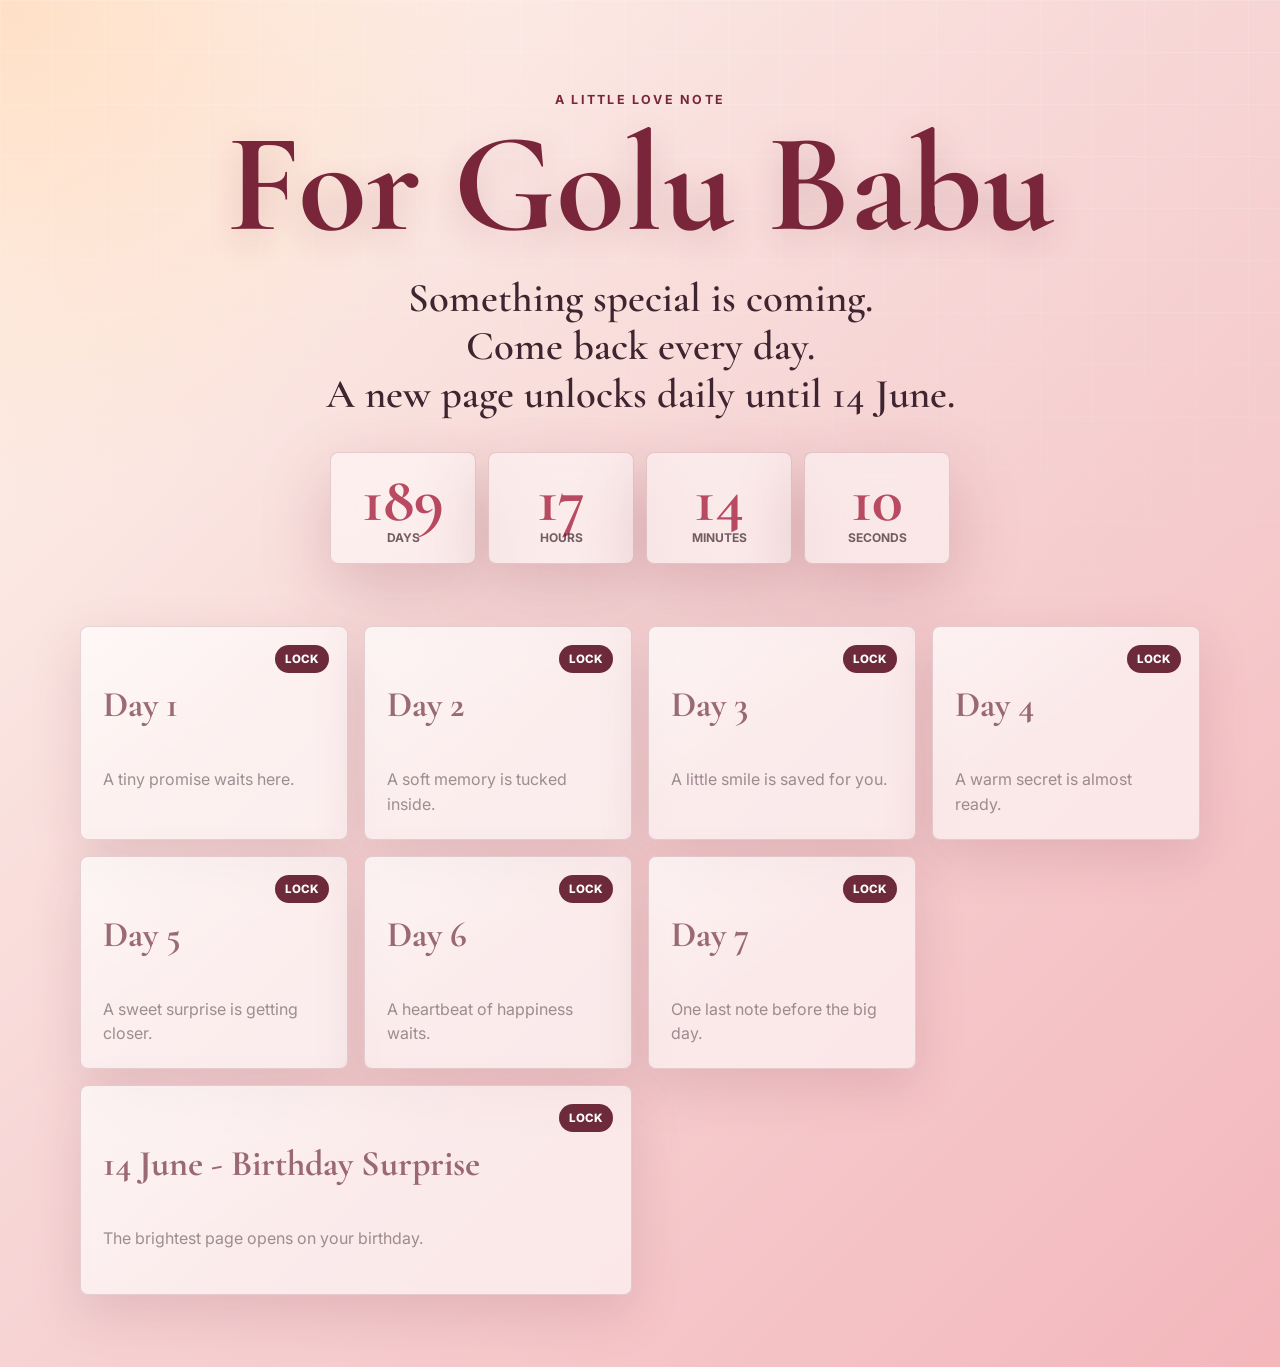
==== index.html @ 5ae3919f "Add files via upload Create romantic birthday countdown website" ====
<!DOCTYPE html>
<html lang="en">
<head>
  <meta charset="UTF-8">
  <meta name="viewport" content="width=device-width, initial-scale=1.0">
  <title>For Golu Babu</title>
  <link rel="preconnect" href="https://fonts.googleapis.com">
  <link rel="preconnect" href="https://fonts.gstatic.com" crossorigin>
  <link href="https://fonts.googleapis.com/css2?family=Cormorant+Garamond:wght@500;600;700&family=Inter:wght@400;500;600&display=swap" rel="stylesheet">
  <link rel="stylesheet" href="style.css">
</head>
<body>
  <div class="hearts" aria-hidden="true"></div>

  <main class="page-shell">
    <section class="hero" aria-labelledby="page-title">
      <p class="eyebrow">A little love note</p>
      <h1 id="page-title">For Golu Babu</h1>
      <p class="message">
        Something special is coming.<br>
        Come back every day.<br>
        A new page unlocks daily until 14 June.
      </p>

      <div class="countdown" aria-label="Birthday countdown">
        <div class="time-card">
          <span id="days">00</span>
          <small>Days</small>
        </div>
        <div class="time-card">
          <span id="hours">00</span>
          <small>Hours</small>
        </div>
        <div class="time-card">
          <span id="minutes">00</span>
          <small>Minutes</small>
        </div>
        <div class="time-card">
          <span id="seconds">00</span>
          <small>Seconds</small>
        </div>
      </div>
    </section>

    <section class="cards-section" aria-label="Daily birthday cards">
      <div class="cards-grid" id="cardsGrid">
        <article class="love-card locked" data-day="1" data-unlock="06-07">
          <span class="lock">Lock</span>
          <h2>Day 1</h2>
          <p>A tiny promise waits here.</p>
        </article>
        <article class="love-card locked" data-day="2" data-unlock="06-08">
          <span class="lock">Lock</span>
          <h2>Day 2</h2>
          <p>A soft memory is tucked inside.</p>
        </article>
        <article class="love-card locked" data-day="3" data-unlock="06-09">
          <span class="lock">Lock</span>
          <h2>Day 3</h2>
          <p>A little smile is saved for you.</p>
        </article>
        <article class="love-card locked" data-day="4" data-unlock="06-10">
          <span class="lock">Lock</span>
          <h2>Day 4</h2>
          <p>A warm secret is almost ready.</p>
        </article>
        <article class="love-card locked" data-day="5" data-unlock="06-11">
          <span class="lock">Lock</span>
          <h2>Day 5</h2>
          <p>A sweet surprise is getting closer.</p>
        </article>
        <article class="love-card locked" data-day="6" data-unlock="06-12">
          <span class="lock">Lock</span>
          <h2>Day 6</h2>
          <p>A heartbeat of happiness waits.</p>
        </article>
        <article class="love-card locked" data-day="7" data-unlock="06-13">
          <span class="lock">Lock</span>
          <h2>Day 7</h2>
          <p>One last note before the big day.</p>
        </article>
        <article class="love-card locked birthday-card" data-day="8" data-unlock="06-14">
          <span class="lock">Lock</span>
          <h2>14 June - Birthday Surprise</h2>
          <p>The brightest page opens on your birthday.</p>
        </article>
      </div>
    </section>
  </main>

  <script src="script.js"></script>
</body>
</html>
---- style.css ----
:root {
  --rose: #b84a62;
  --deep-rose: #7a263a;
  --cream: #fff7ee;
  --blush: #f8d9d7;
  --gold: #d9a957;
  --ink: #3e2530;
  --shadow: 0 24px 70px rgba(122, 38, 58, 0.22);
}

* {
  box-sizing: border-box;
}

body {
  min-height: 100vh;
  margin: 0;
  color: var(--ink);
  font-family: "Inter", system-ui, sans-serif;
  background:
    radial-gradient(circle at top left, rgba(255, 218, 188, 0.8), transparent 32rem),
    linear-gradient(135deg, #fff7ee 0%, #f7d6d6 46%, #f3b7bc 100%);
  overflow-x: hidden;
}

body::before {
  position: fixed;
  inset: 0;
  content: "";
  pointer-events: none;
  background-image:
    linear-gradient(rgba(255, 255, 255, 0.22) 1px, transparent 1px),
    linear-gradient(90deg, rgba(255, 255, 255, 0.18) 1px, transparent 1px);
  background-size: 52px 52px;
  mask-image: linear-gradient(to bottom, rgba(0, 0, 0, 0.7), transparent 80%);
}

.page-shell {
  position: relative;
  width: min(1120px, calc(100% - 32px));
  margin: 0 auto;
  padding: 56px 0 72px;
}

.hero {
  min-height: 52vh;
  display: grid;
  align-content: center;
  justify-items: center;
  text-align: center;
  padding: 36px 0 44px;
}

.eyebrow {
  margin: 0 0 14px;
  color: var(--deep-rose);
  font-size: 0.78rem;
  font-weight: 700;
  letter-spacing: 0.18em;
  text-transform: uppercase;
}

h1 {
  margin: 0;
  font-family: "Cormorant Garamond", Georgia, serif;
  font-size: clamp(4.2rem, 11vw, 9.5rem);
  line-height: 0.9;
  color: var(--deep-rose);
  text-shadow: 0 10px 34px rgba(122, 38, 58, 0.2);
}

.message {
  max-width: 680px;
  margin: 26px auto 34px;
  font-family: "Cormorant Garamond", Georgia, serif;
  font-size: clamp(1.55rem, 4vw, 2.55rem);
  font-weight: 600;
  line-height: 1.18;
}

.countdown {
  display: grid;
  grid-template-columns: repeat(4, minmax(84px, 1fr));
  gap: 12px;
  width: min(620px, 100%);
}

.time-card {
  min-height: 112px;
  display: grid;
  place-items: center;
  padding: 18px 12px;
  border: 1px solid rgba(122, 38, 58, 0.18);
  border-radius: 8px;
  background: rgba(255, 255, 255, 0.48);
  box-shadow: var(--shadow);
  backdrop-filter: blur(18px);
}

.time-card span {
  display: block;
  font-family: "Cormorant Garamond", Georgia, serif;
  font-size: clamp(2.4rem, 8vw, 4rem);
  font-weight: 700;
  line-height: 0.9;
  color: var(--rose);
}

.time-card small {
  color: rgba(62, 37, 48, 0.72);
  font-size: 0.75rem;
  font-weight: 700;
  text-transform: uppercase;
}

.cards-section {
  padding-top: 18px;
}

.cards-grid {
  display: grid;
  grid-template-columns: repeat(4, minmax(0, 1fr));
  gap: 16px;
}

.love-card {
  position: relative;
  min-height: 210px;
  padding: 22px;
  border: 1px solid rgba(122, 38, 58, 0.16);
  border-radius: 8px;
  background: rgba(255, 255, 255, 0.58);
  box-shadow: 0 18px 52px rgba(122, 38, 58, 0.14);
  overflow: hidden;
  transition: transform 220ms ease, border-color 220ms ease, background 220ms ease;
}

.love-card::before {
  position: absolute;
  inset: 0;
  content: "";
  background: linear-gradient(145deg, rgba(255, 255, 255, 0.34), transparent 48%);
  pointer-events: none;
}

.love-card:hover {
  transform: translateY(-4px);
  border-color: rgba(184, 74, 98, 0.42);
}

.love-card h2 {
  position: relative;
  min-height: 66px;
  margin: 38px 0 14px;
  font-family: "Cormorant Garamond", Georgia, serif;
  font-size: clamp(1.7rem, 3vw, 2.25rem);
  line-height: 1;
  color: var(--deep-rose);
}

.love-card p {
  position: relative;
  margin: 0;
  color: rgba(62, 37, 48, 0.72);
  line-height: 1.55;
}

.lock {
  position: absolute;
  top: 18px;
  right: 18px;
  z-index: 1;
  display: inline-grid;
  place-items: center;
  min-width: 54px;
  height: 28px;
  border-radius: 999px;
  color: #ffffff;
  background: var(--deep-rose);
  font-size: 0.72rem;
  font-weight: 800;
  text-transform: uppercase;
}

.locked {
  filter: saturate(0.78);
}

.locked h2,
.locked p {
  opacity: 0.68;
}

.unlocked {
  background: rgba(255, 251, 244, 0.82);
  border-color: rgba(217, 169, 87, 0.48);
}

.unlocked .lock {
  background: var(--gold);
}

.birthday-card {
  grid-column: span 2;
}

.hearts {
  position: fixed;
  inset: 0;
  pointer-events: none;
  overflow: hidden;
  z-index: 0;
}

.heart {
  position: absolute;
  bottom: -40px;
  width: 18px;
  height: 18px;
  opacity: 0;
  transform: rotate(45deg);
  animation: float-heart linear forwards;
  background: rgba(184, 74, 98, 0.42);
}

.heart::before,
.heart::after {
  position: absolute;
  width: 18px;
  height: 18px;
  border-radius: 50%;
  content: "";
  background: inherit;
}

.heart::before {
  left: -9px;
}

.heart::after {
  top: -9px;
}

@keyframes float-heart {
  0% {
    opacity: 0;
    transform: translateY(0) rotate(45deg) scale(0.7);
  }
  12%,
  82% {
    opacity: 1;
  }
  100% {
    opacity: 0;
    transform: translateY(-110vh) rotate(45deg) scale(1.35);
  }
}

@media (max-width: 860px) {
  .cards-grid {
    grid-template-columns: repeat(2, minmax(0, 1fr));
  }

  .birthday-card {
    grid-column: span 2;
  }
}

@media (max-width: 560px) {
  .page-shell {
    width: min(100% - 22px, 1120px);
    padding: 34px 0 48px;
  }

  .hero {
    min-height: auto;
    padding: 28px 0 34px;
  }

  .countdown {
    grid-template-columns: repeat(2, minmax(0, 1fr));
  }

  .time-card {
    min-height: 96px;
  }

  .cards-grid {
    grid-template-columns: 1fr;
  }

  .birthday-card {
    grid-column: span 1;
  }

  .love-card {
    min-height: 184px;
  }
}
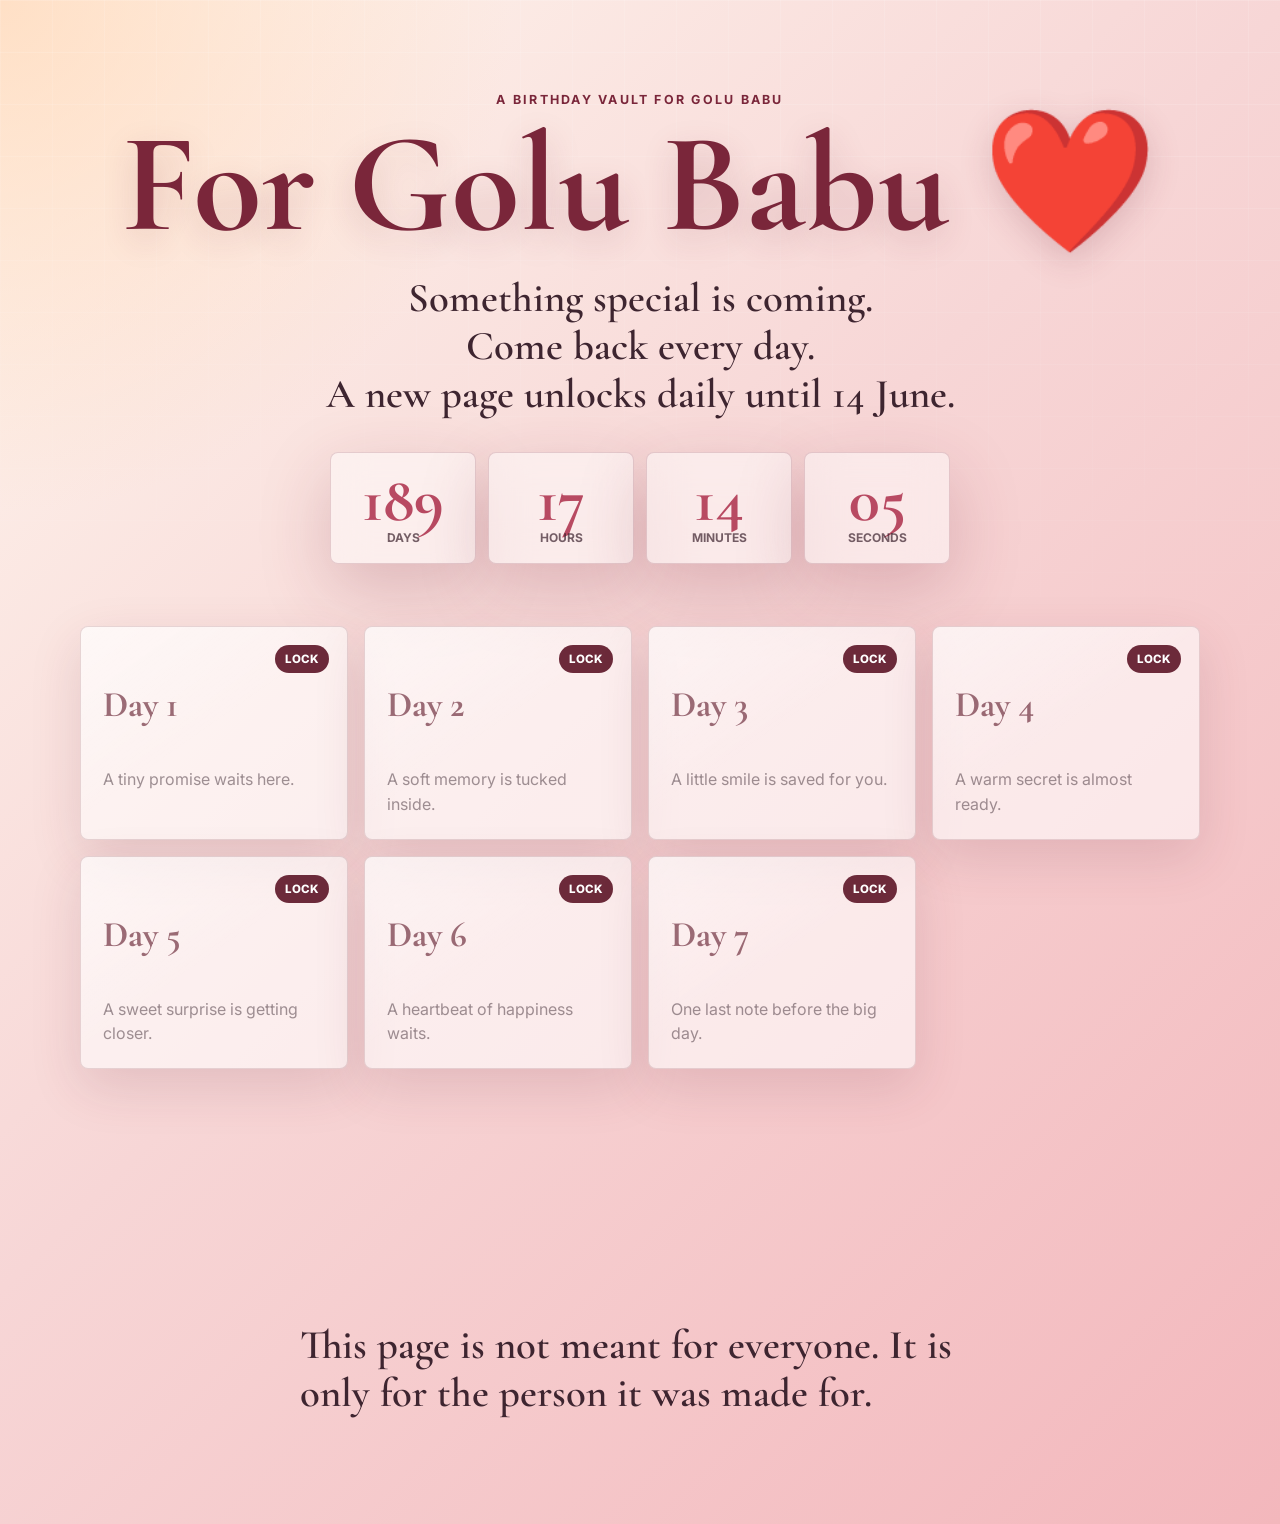
==== commit bfa05b53: "Update birthday vault teaser" ====
--- a/index.html
+++ b/index.html
@@ -14,8 +14,8 @@
 
   <main class="page-shell">
     <section class="hero" aria-labelledby="page-title">
-      <p class="eyebrow">A little love note</p>
-      <h1 id="page-title">For Golu Babu</h1>
+      <p class="eyebrow">A Birthday Vault for Golu Babu</p>
+      <h1 id="page-title">For Golu Babu &#10084;&#65039;</h1>
       <p class="message">
         Something special is coming.<br>
         Come back every day.<br>
@@ -86,6 +86,8 @@
         </article>
       </div>
     </section>
+
+    <p class="message">This page is not meant for everyone. It is only for the person it was made for.</p>
   </main>
 
   <script src="script.js"></script>
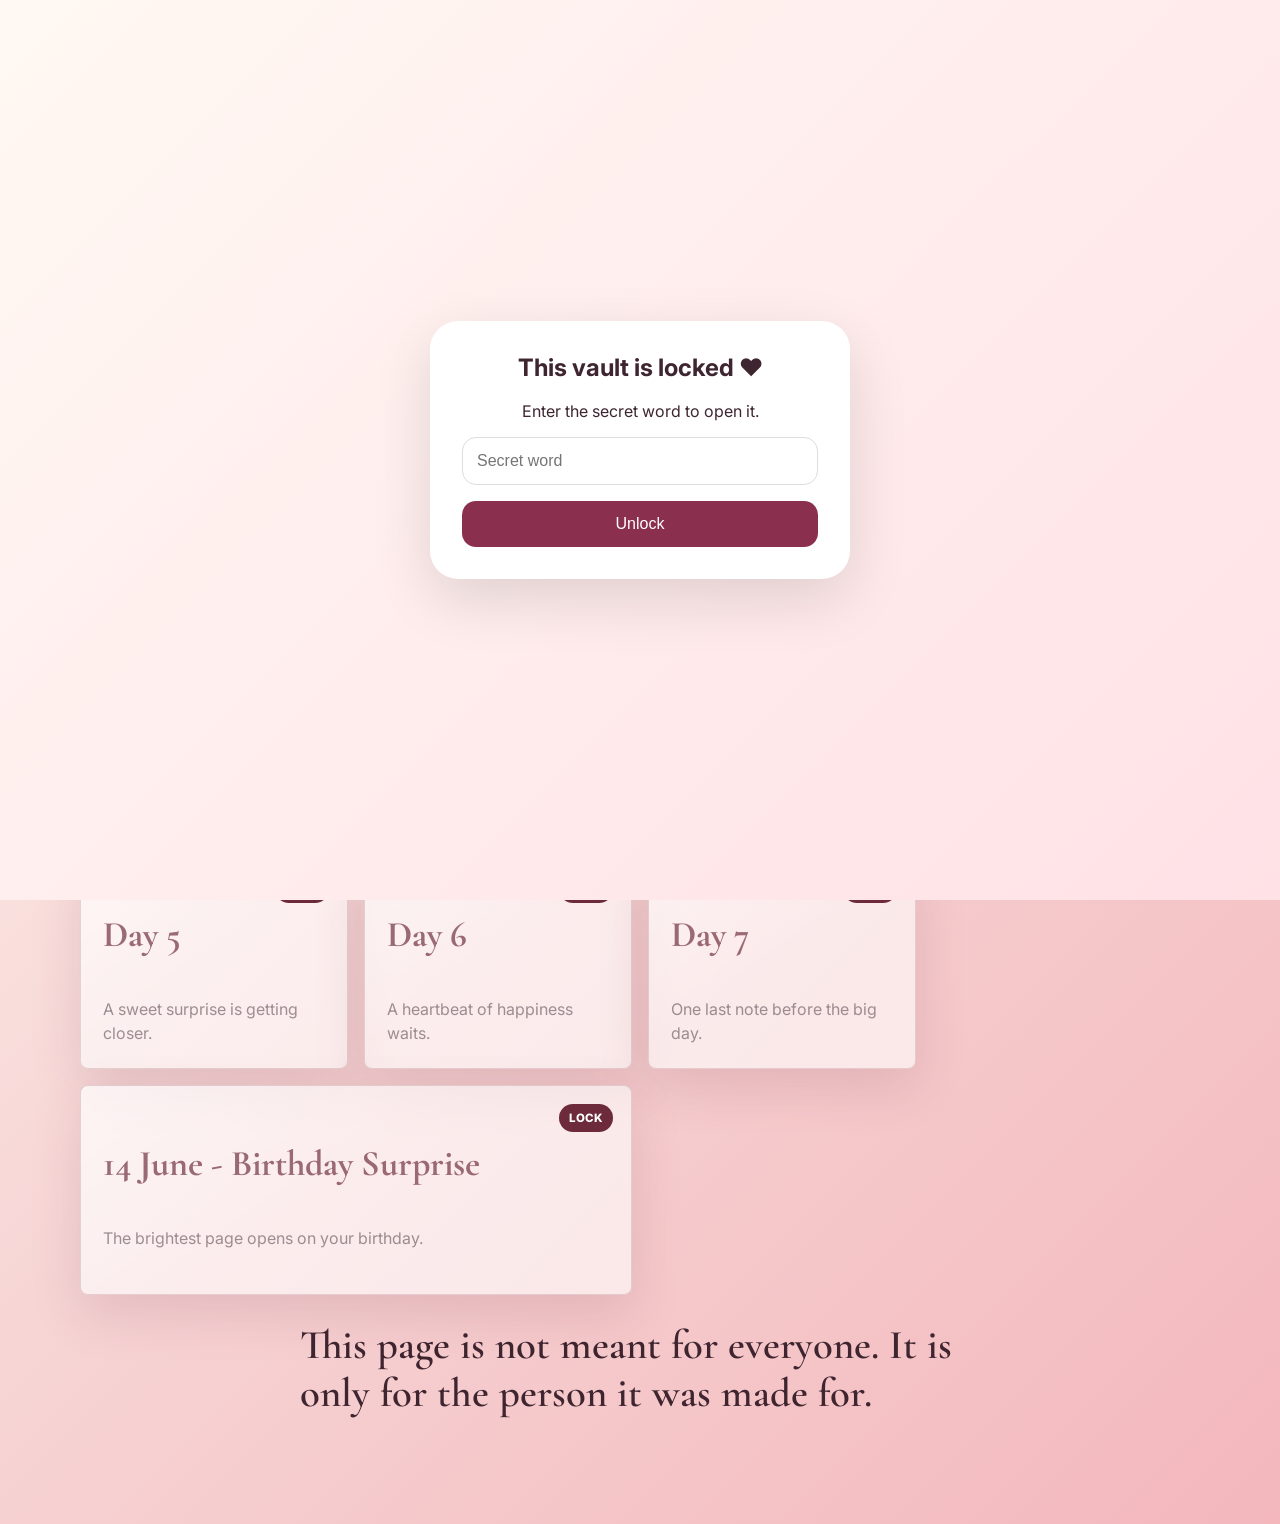
==== commit 8cda1cbd: "Update index.html" ====
--- a/index.html
+++ b/index.html
@@ -10,7 +10,34 @@
   <link rel="stylesheet" href="style.css">
 </head>
 <body>
-  <div class="hearts" aria-hidden="true"></div>
+
+<div id="lockScreen" style="position:fixed; inset:0; background:linear-gradient(135deg,#fff8f3,#ffe1e6); z-index:9999; display:flex; align-items:center; justify-content:center; padding:24px;">
+  <div style="max-width:420px; width:100%; background:white; border-radius:28px; padding:32px; text-align:center; box-shadow:0 20px 60px rgba(0,0,0,.12);">
+    <h2 style="margin-top:0;">This vault is locked ❤️</h2>
+    <p>Enter the secret word to open it.</p>
+    <input id="passwordInput" type="password" placeholder="Secret word" style="width:100%; padding:14px; border-radius:14px; border:1px solid #ddd; font-size:16px;">
+    <button onclick="unlockVault()" style="margin-top:16px; width:100%; padding:14px; border:0; border-radius:14px; background:#8b2f4f; color:white; font-size:16px; cursor:pointer;">Unlock</button>
+    <p id="errorMsg" style="color:#8b2f4f; display:none;">This birthday vault is locked ❤️</p>
+  </div>
+</div>
+
+<script>
+function unlockVault() {
+  const password = document.getElementById("passwordInput").value.trim().toLowerCase();
+  if (password === "golu") {
+    document.getElementById("lockScreen").style.display = "none";
+    localStorage.setItem("vaultUnlocked", "yes");
+  } else {
+    document.getElementById("errorMsg").style.display = "block";
+  }
+}
+
+if (localStorage.getItem("vaultUnlocked") === "yes") {
+  window.addEventListener("DOMContentLoaded", function () {
+    document.getElementById("lockScreen").style.display = "none";
+  });
+}
+</script>  <div class="hearts" aria-hidden="true"></div>
 
   <main class="page-shell">
     <section class="hero" aria-labelledby="page-title">
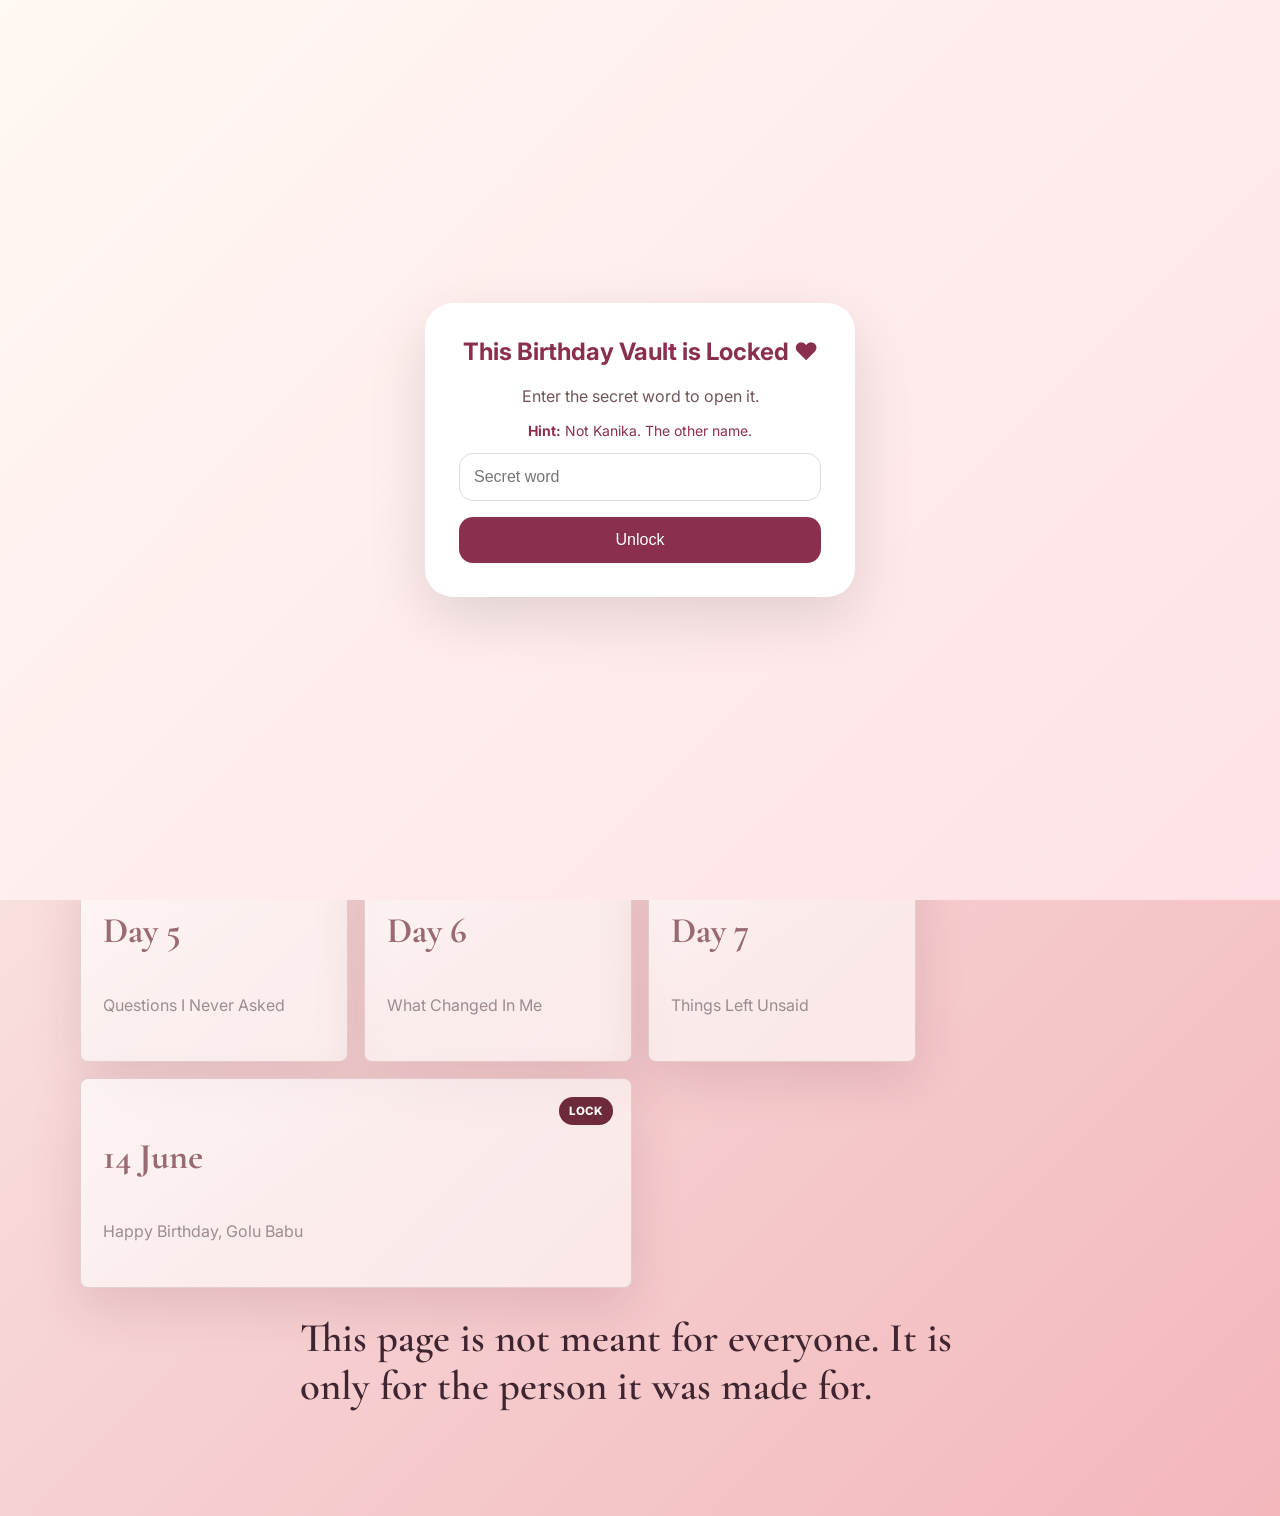
==== commit 5593413f: "Add welcome photo after vault unlock" ====
--- a/index.html
+++ b/index.html
@@ -1,48 +1,93 @@
 <!DOCTYPE html>
 <html lang="en">
 <head>
-  <meta charset="UTF-8">
-  <meta name="viewport" content="width=device-width, initial-scale=1.0">
-  <title>For Golu Babu</title>
+  <meta charset="UTF-8" />
+  <meta name="viewport" content="width=device-width, initial-scale=1.0" />
+  <title>For Golu Babu ❤️</title>
+
   <link rel="preconnect" href="https://fonts.googleapis.com">
   <link rel="preconnect" href="https://fonts.gstatic.com" crossorigin>
   <link href="https://fonts.googleapis.com/css2?family=Cormorant+Garamond:wght@500;600;700&family=Inter:wght@400;500;600&display=swap" rel="stylesheet">
+
   <link rel="stylesheet" href="style.css">
 </head>
+
 <body>
 
-<div id="lockScreen" style="position:fixed; inset:0; background:linear-gradient(135deg,#fff8f3,#ffe1e6); z-index:9999; display:flex; align-items:center; justify-content:center; padding:24px;">
-  <div style="max-width:420px; width:100%; background:white; border-radius:28px; padding:32px; text-align:center; box-shadow:0 20px 60px rgba(0,0,0,.12);">
-    <h2 style="margin-top:0;">This vault is locked ❤️</h2>
-    <p>Enter the secret word to open it.</p>
-    <input id="passwordInput" type="password" placeholder="Secret word" style="width:100%; padding:14px; border-radius:14px; border:1px solid #ddd; font-size:16px;">
-    <button onclick="unlockVault()" style="margin-top:16px; width:100%; padding:14px; border:0; border-radius:14px; background:#8b2f4f; color:white; font-size:16px; cursor:pointer;">Unlock</button>
-    <p id="errorMsg" style="color:#8b2f4f; display:none;">This birthday vault is locked ❤️</p>
+  <div id="lockScreen" style="position:fixed; inset:0; background:linear-gradient(135deg,#fff8f3,#ffe1e6); z-index:9999; display:flex; align-items:center; justify-content:center; padding:24px;">
+    <div style="max-width:430px; width:100%; background:white; border-radius:28px; padding:34px; text-align:center; box-shadow:0 20px 60px rgba(0,0,0,.12);">
+      <h2 style="margin-top:0; color:#8b2f4f;">This Birthday Vault is Locked ❤️</h2>
+      <p style="color:#6f5656;">Enter the secret word to open it.</p>
+      <p style="font-size:14px; color:#8b2f4f;"><b>Hint:</b> Not Kanika. The other name.</p>
+
+      <input id="passwordInput" type="password" placeholder="Secret word" style="width:100%; padding:14px; border-radius:14px; border:1px solid #ddd; font-size:16px;">
+
+      <button onclick="unlockVault()" style="margin-top:16px; width:100%; padding:14px; border:0; border-radius:14px; background:#8b2f4f; color:white; font-size:16px; cursor:pointer;">
+        Unlock
+      </button>
+
+      <p id="errorMsg" style="color:#8b2f4f; display:none;">Wrong word, Babbu. Try again ❤️</p>
+    </div>
   </div>
-</div>
 
-<script>
-function unlockVault() {
-  const password = document.getElementById("passwordInput").value.trim().toLowerCase();
-  if (password === "golu") {
-    document.getElementById("lockScreen").style.display = "none";
-    localStorage.setItem("vaultUnlocked", "yes");
-  } else {
-    document.getElementById("errorMsg").style.display = "block";
-  }
-}
+  <div id="welcomePhoto" style="display:none; text-align:center; padding:32px 20px 10px;">
+    <img
+      src="WhatsApp%20Image%202026-06-06%20at%201.58.01%20PM.jpeg"
+      alt="Golu Babu"
+      style="max-width:360px; width:90%; border-radius:30px; box-shadow:0 22px 65px rgba(0,0,0,.18);"
+    >
 
-if (localStorage.getItem("vaultUnlocked") === "yes") {
-  window.addEventListener("DOMContentLoaded", function () {
-    document.getElementById("lockScreen").style.display = "none";
-  });
-}
-</script>  <div class="hearts" aria-hidden="true"></div>
+    <h2 style="font-family:Georgia,serif; color:#8b2f4f; margin-top:20px; margin-bottom:8px;">
+      Welcome, Golu Babu ❤️
+    </h2>
+
+    <p style="font-family:Georgia,serif; color:#6f5656;">
+      One page. One day. One story at a time.
+    </p>
+  </div>
+
+  <script>
+    function openVault() {
+      document.getElementById("lockScreen").style.display = "none";
+      document.getElementById("welcomePhoto").style.display = "block";
+    }
+
+    function unlockVault() {
+      const password = document.getElementById("passwordInput").value.trim().toLowerCase();
+
+      if (password === "golu" || password === "golubabu" || password === "golu babu") {
+        openVault();
+        localStorage.setItem("vaultUnlocked", "yes");
+      } else {
+        document.getElementById("errorMsg").style.display = "block";
+      }
+    }
+
+    window.addEventListener("DOMContentLoaded", function () {
+      if (localStorage.getItem("vaultUnlocked") === "yes") {
+        openVault();
+      }
+
+      const input = document.getElementById("passwordInput");
+      if (input) {
+        input.addEventListener("keypress", function(event) {
+          if (event.key === "Enter") {
+            unlockVault();
+          }
+        });
+      }
+    });
+  </script>
+
+  <div class="hearts" aria-hidden="true"></div>
 
   <main class="page-shell">
+
     <section class="hero" aria-labelledby="page-title">
       <p class="eyebrow">A Birthday Vault for Golu Babu</p>
-      <h1 id="page-title">For Golu Babu &#10084;&#65039;</h1>
+
+      <h1 id="page-title">For Golu Babu ❤️</h1>
+
       <p class="message">
         Something special is coming.<br>
         Come back every day.<br>
@@ -54,14 +99,17 @@
           <span id="days">00</span>
           <small>Days</small>
         </div>
+
         <div class="time-card">
           <span id="hours">00</span>
           <small>Hours</small>
         </div>
+
         <div class="time-card">
           <span id="minutes">00</span>
           <small>Minutes</small>
         </div>
+
         <div class="time-card">
           <span id="seconds">00</span>
           <small>Seconds</small>
@@ -71,52 +119,65 @@
 
     <section class="cards-section" aria-label="Daily birthday cards">
       <div class="cards-grid" id="cardsGrid">
+
         <article class="love-card locked" data-day="1" data-unlock="06-07">
-          <span class="lock">Lock</span>
+          <span class="lock">🔒</span>
           <h2>Day 1</h2>
-          <p>A tiny promise waits here.</p>
+          <p>Before We Begin</p>
         </article>
+
         <article class="love-card locked" data-day="2" data-unlock="06-08">
-          <span class="lock">Lock</span>
+          <span class="lock">🔒</span>
           <h2>Day 2</h2>
-          <p>A soft memory is tucked inside.</p>
+          <p>The Version Everyone Sees</p>
         </article>
+
         <article class="love-card locked" data-day="3" data-unlock="06-09">
-          <span class="lock">Lock</span>
+          <span class="lock">🔒</span>
           <h2>Day 3</h2>
-          <p>A little smile is saved for you.</p>
+          <p>The Version I See</p>
         </article>
+
         <article class="love-card locked" data-day="4" data-unlock="06-10">
-          <span class="lock">Lock</span>
+          <span class="lock">🔒</span>
           <h2>Day 4</h2>
-          <p>A warm secret is almost ready.</p>
+          <p>The Little Things</p>
         </article>
+
         <article class="love-card locked" data-day="5" data-unlock="06-11">
-          <span class="lock">Lock</span>
+          <span class="lock">🔒</span>
           <h2>Day 5</h2>
-          <p>A sweet surprise is getting closer.</p>
+          <p>Questions I Never Asked</p>
         </article>
+
         <article class="love-card locked" data-day="6" data-unlock="06-12">
-          <span class="lock">Lock</span>
+          <span class="lock">🔒</span>
           <h2>Day 6</h2>
-          <p>A heartbeat of happiness waits.</p>
+          <p>What Changed In Me</p>
         </article>
+
         <article class="love-card locked" data-day="7" data-unlock="06-13">
-          <span class="lock">Lock</span>
+          <span class="lock">🔒</span>
           <h2>Day 7</h2>
-          <p>One last note before the big day.</p>
+          <p>Things Left Unsaid</p>
         </article>
+
         <article class="love-card locked birthday-card" data-day="8" data-unlock="06-14">
-          <span class="lock">Lock</span>
-          <h2>14 June - Birthday Surprise</h2>
-          <p>The brightest page opens on your birthday.</p>
+          <span class="lock">🔒</span>
+          <h2>14 June</h2>
+          <p>Happy Birthday, Golu Babu</p>
         </article>
+
       </div>
     </section>
 
-    <p class="message">This page is not meant for everyone. It is only for the person it was made for.</p>
+    <p class="message">
+      This page is not meant for everyone. It is only for the person it was made for.
+    </p>
+
   </main>
 
   <script src="script.js"></script>
+
 </body>
 </html>
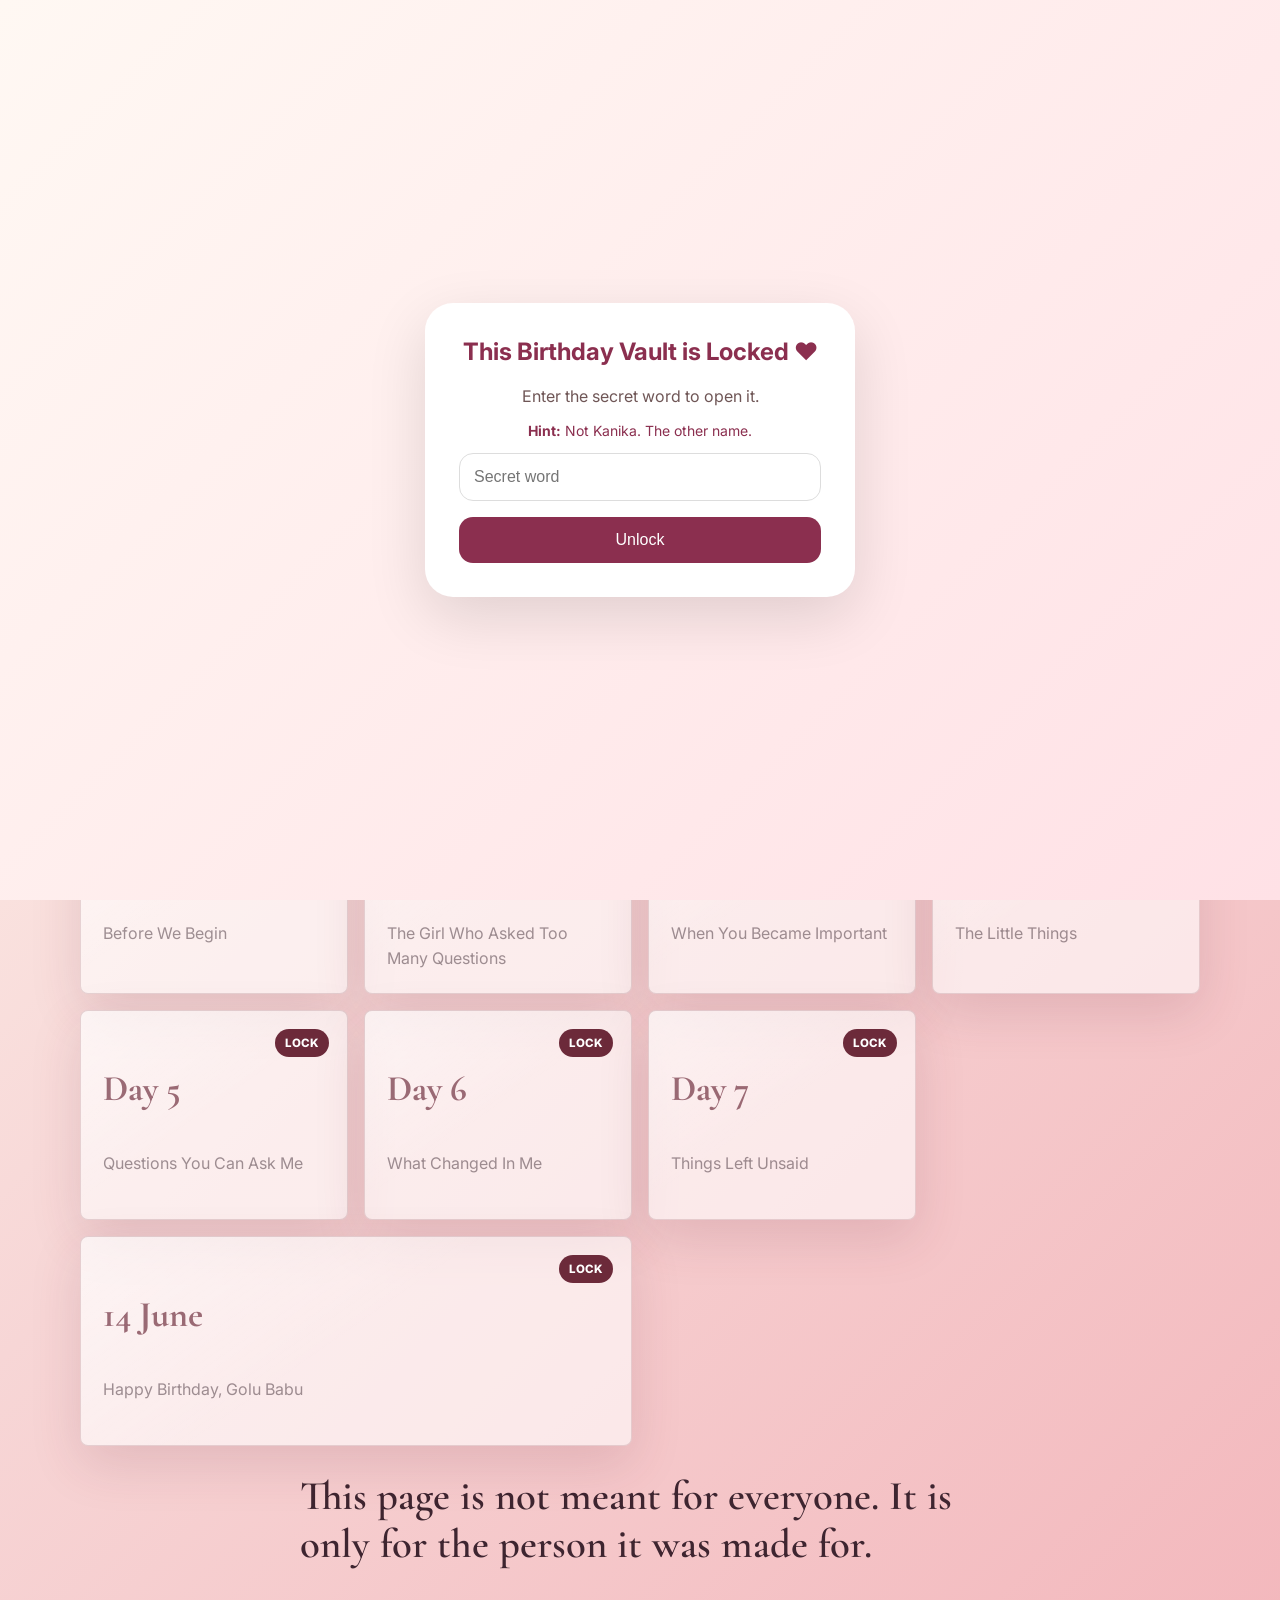
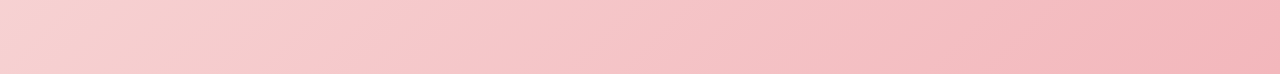
==== commit db78e86e: "Link cards and remove redirect form from homepage" ====
--- a/index.html
+++ b/index.html
@@ -10,6 +10,20 @@
   <link href="https://fonts.googleapis.com/css2?family=Cormorant+Garamond:wght@500;600;700&family=Inter:wght@400;500;600&display=swap" rel="stylesheet">
 
   <link rel="stylesheet" href="style.css">
+  <style>
+    .love-card { cursor: pointer; }
+    .home-note {
+      max-width: 760px;
+      margin: 22px auto 34px;
+      padding: 22px;
+      border-radius: 22px;
+      background: rgba(255,255,255,.64);
+      box-shadow: 0 18px 52px rgba(122, 38, 58, 0.12);
+      text-align: center;
+      line-height: 1.7;
+      color: #4a3238;
+    }
+  </style>
 </head>
 
 <body>
@@ -19,31 +33,16 @@
       <h2 style="margin-top:0; color:#8b2f4f;">This Birthday Vault is Locked ❤️</h2>
       <p style="color:#6f5656;">Enter the secret word to open it.</p>
       <p style="font-size:14px; color:#8b2f4f;"><b>Hint:</b> Not Kanika. The other name.</p>
-
       <input id="passwordInput" type="password" placeholder="Secret word" style="width:100%; padding:14px; border-radius:14px; border:1px solid #ddd; font-size:16px;">
-
-      <button onclick="unlockVault()" style="margin-top:16px; width:100%; padding:14px; border:0; border-radius:14px; background:#8b2f4f; color:white; font-size:16px; cursor:pointer;">
-        Unlock
-      </button>
-
+      <button onclick="unlockVault()" style="margin-top:16px; width:100%; padding:14px; border:0; border-radius:14px; background:#8b2f4f; color:white; font-size:16px; cursor:pointer;">Unlock</button>
       <p id="errorMsg" style="color:#8b2f4f; display:none;">Wrong word, Babbu. Try again ❤️</p>
     </div>
   </div>
 
   <div id="welcomePhoto" style="display:none; text-align:center; padding:32px 20px 10px;">
-    <img
-      src="WhatsApp%20Image%202026-06-06%20at%201.58.01%20PM.jpeg"
-      alt="Golu Babu"
-      style="max-width:360px; width:90%; border-radius:30px; box-shadow:0 22px 65px rgba(0,0,0,.18);"
-    >
-
-    <h2 style="font-family:Georgia,serif; color:#8b2f4f; margin-top:20px; margin-bottom:8px;">
-      Welcome, Golu Babu ❤️
-    </h2>
-
-    <p style="font-family:Georgia,serif; color:#6f5656;">
-      One page. One day. One story at a time.
-    </p>
+    <img src="WhatsApp%20Image%202026-06-06%20at%201.58.01%20PM.jpeg" alt="Golu Babu" style="max-width:360px; width:90%; border-radius:30px; box-shadow:0 22px 65px rgba(0,0,0,.18);">
+    <h2 style="font-family:Georgia,serif; color:#8b2f4f; margin-top:20px; margin-bottom:8px;">Welcome, Golu Babu ❤️</h2>
+    <p style="font-family:Georgia,serif; color:#6f5656;">One page. One day. One story at a time.</p>
   </div>
 
   <script>
@@ -51,133 +50,51 @@
       document.getElementById("lockScreen").style.display = "none";
       document.getElementById("welcomePhoto").style.display = "block";
     }
-
     function unlockVault() {
       const password = document.getElementById("passwordInput").value.trim().toLowerCase();
-
-      if (password === "golu" || password === "golubabu" || password === "golu babu") {
-        openVault();
-        localStorage.setItem("vaultUnlocked", "yes");
-      } else {
-        document.getElementById("errorMsg").style.display = "block";
-      }
+      if (password === "golu" || password === "golubabu" || password === "golu babu") openVault();
+      else document.getElementById("errorMsg").style.display = "block";
     }
-
     window.addEventListener("DOMContentLoaded", function () {
-      if (localStorage.getItem("vaultUnlocked") === "yes") {
-        openVault();
-      }
-
       const input = document.getElementById("passwordInput");
-      if (input) {
-        input.addEventListener("keypress", function(event) {
-          if (event.key === "Enter") {
-            unlockVault();
-          }
-        });
-      }
+      if (input) input.addEventListener("keypress", e => { if (e.key === "Enter") unlockVault(); });
     });
   </script>
 
   <div class="hearts" aria-hidden="true"></div>
 
   <main class="page-shell">
-
     <section class="hero" aria-labelledby="page-title">
       <p class="eyebrow">A Birthday Vault for Golu Babu</p>
+      <h1 id="page-title">For Golu Babu ❤️</h1>
+      <p class="message">Something special is coming.<br>Come back every day.<br>A new page unlocks daily until 14 June.</p>
+      <div class="countdown" aria-label="Birthday countdown">
+        <div class="time-card"><span id="days">00</span><small>Days</small></div>
+        <div class="time-card"><span id="hours">00</span><small>Hours</small></div>
+        <div class="time-card"><span id="minutes">00</span><small>Minutes</small></div>
+        <div class="time-card"><span id="seconds">00</span><small>Seconds</small></div>
+      </div>
+    </section>
 
-      <h1 id="page-title">For Golu Babu ❤️</h1>
-
-      <p class="message">
-        Something special is coming.<br>
-        Come back every day.<br>
-        A new page unlocks daily until 14 June.
-      </p>
-
-      <div class="countdown" aria-label="Birthday countdown">
-        <div class="time-card">
-          <span id="days">00</span>
-          <small>Days</small>
-        </div>
-
-        <div class="time-card">
-          <span id="hours">00</span>
-          <small>Hours</small>
-        </div>
-
-        <div class="time-card">
-          <span id="minutes">00</span>
-          <small>Minutes</small>
-        </div>
-
-        <div class="time-card">
-          <span id="seconds">00</span>
-          <small>Seconds</small>
-        </div>
-      </div>
+    <section class="home-note">
+      This is not a normal countdown. Each page has one feeling, one memory, and one small piece of my heart. Open it slowly, Golu Babu.
     </section>
 
     <section class="cards-section" aria-label="Daily birthday cards">
       <div class="cards-grid" id="cardsGrid">
-
-        <article class="love-card locked" data-day="1" data-unlock="06-07">
-          <span class="lock">🔒</span>
-          <h2>Day 1</h2>
-          <p>Before We Begin</p>
-        </article>
-
-        <article class="love-card locked" data-day="2" data-unlock="06-08">
-          <span class="lock">🔒</span>
-          <h2>Day 2</h2>
-          <p>The Version Everyone Sees</p>
-        </article>
-
-        <article class="love-card locked" data-day="3" data-unlock="06-09">
-          <span class="lock">🔒</span>
-          <h2>Day 3</h2>
-          <p>The Version I See</p>
-        </article>
-
-        <article class="love-card locked" data-day="4" data-unlock="06-10">
-          <span class="lock">🔒</span>
-          <h2>Day 4</h2>
-          <p>The Little Things</p>
-        </article>
-
-        <article class="love-card locked" data-day="5" data-unlock="06-11">
-          <span class="lock">🔒</span>
-          <h2>Day 5</h2>
-          <p>Questions I Never Asked</p>
-        </article>
-
-        <article class="love-card locked" data-day="6" data-unlock="06-12">
-          <span class="lock">🔒</span>
-          <h2>Day 6</h2>
-          <p>What Changed In Me</p>
-        </article>
-
-        <article class="love-card locked" data-day="7" data-unlock="06-13">
-          <span class="lock">🔒</span>
-          <h2>Day 7</h2>
-          <p>Things Left Unsaid</p>
-        </article>
-
-        <article class="love-card locked birthday-card" data-day="8" data-unlock="06-14">
-          <span class="lock">🔒</span>
-          <h2>14 June</h2>
-          <p>Happy Birthday, Golu Babu</p>
-        </article>
-
+        <article class="love-card locked" data-day="1" data-unlock="06-07"><span class="lock">🔒</span><h2>Day 1</h2><p>Before We Begin</p></article>
+        <article class="love-card locked" data-day="2" data-unlock="06-08"><span class="lock">🔒</span><h2>Day 2</h2><p>The Girl Who Asked Too Many Questions</p></article>
+        <article class="love-card locked" data-day="3" data-unlock="06-09"><span class="lock">🔒</span><h2>Day 3</h2><p>When You Became Important</p></article>
+        <article class="love-card locked" data-day="4" data-unlock="06-10"><span class="lock">🔒</span><h2>Day 4</h2><p>The Little Things</p></article>
+        <article class="love-card locked" data-day="5" data-unlock="06-11"><span class="lock">🔒</span><h2>Day 5</h2><p>Questions You Can Ask Me</p></article>
+        <article class="love-card locked" data-day="6" data-unlock="06-12"><span class="lock">🔒</span><h2>Day 6</h2><p>What Changed In Me</p></article>
+        <article class="love-card locked" data-day="7" data-unlock="06-13"><span class="lock">🔒</span><h2>Day 7</h2><p>Things Left Unsaid</p></article>
+        <article class="love-card locked birthday-card" data-day="8" data-unlock="06-14"><span class="lock">🔒</span><h2>14 June</h2><p>Happy Birthday, Golu Babu</p></article>
       </div>
     </section>
 
-    <p class="message">
-      This page is not meant for everyone. It is only for the person it was made for.
-    </p>
-
+    <p class="message">This page is not meant for everyone. It is only for the person it was made for.</p>
   </main>
-
   <script src="script.js"></script>
-
 </body>
-</html>
+</html>
